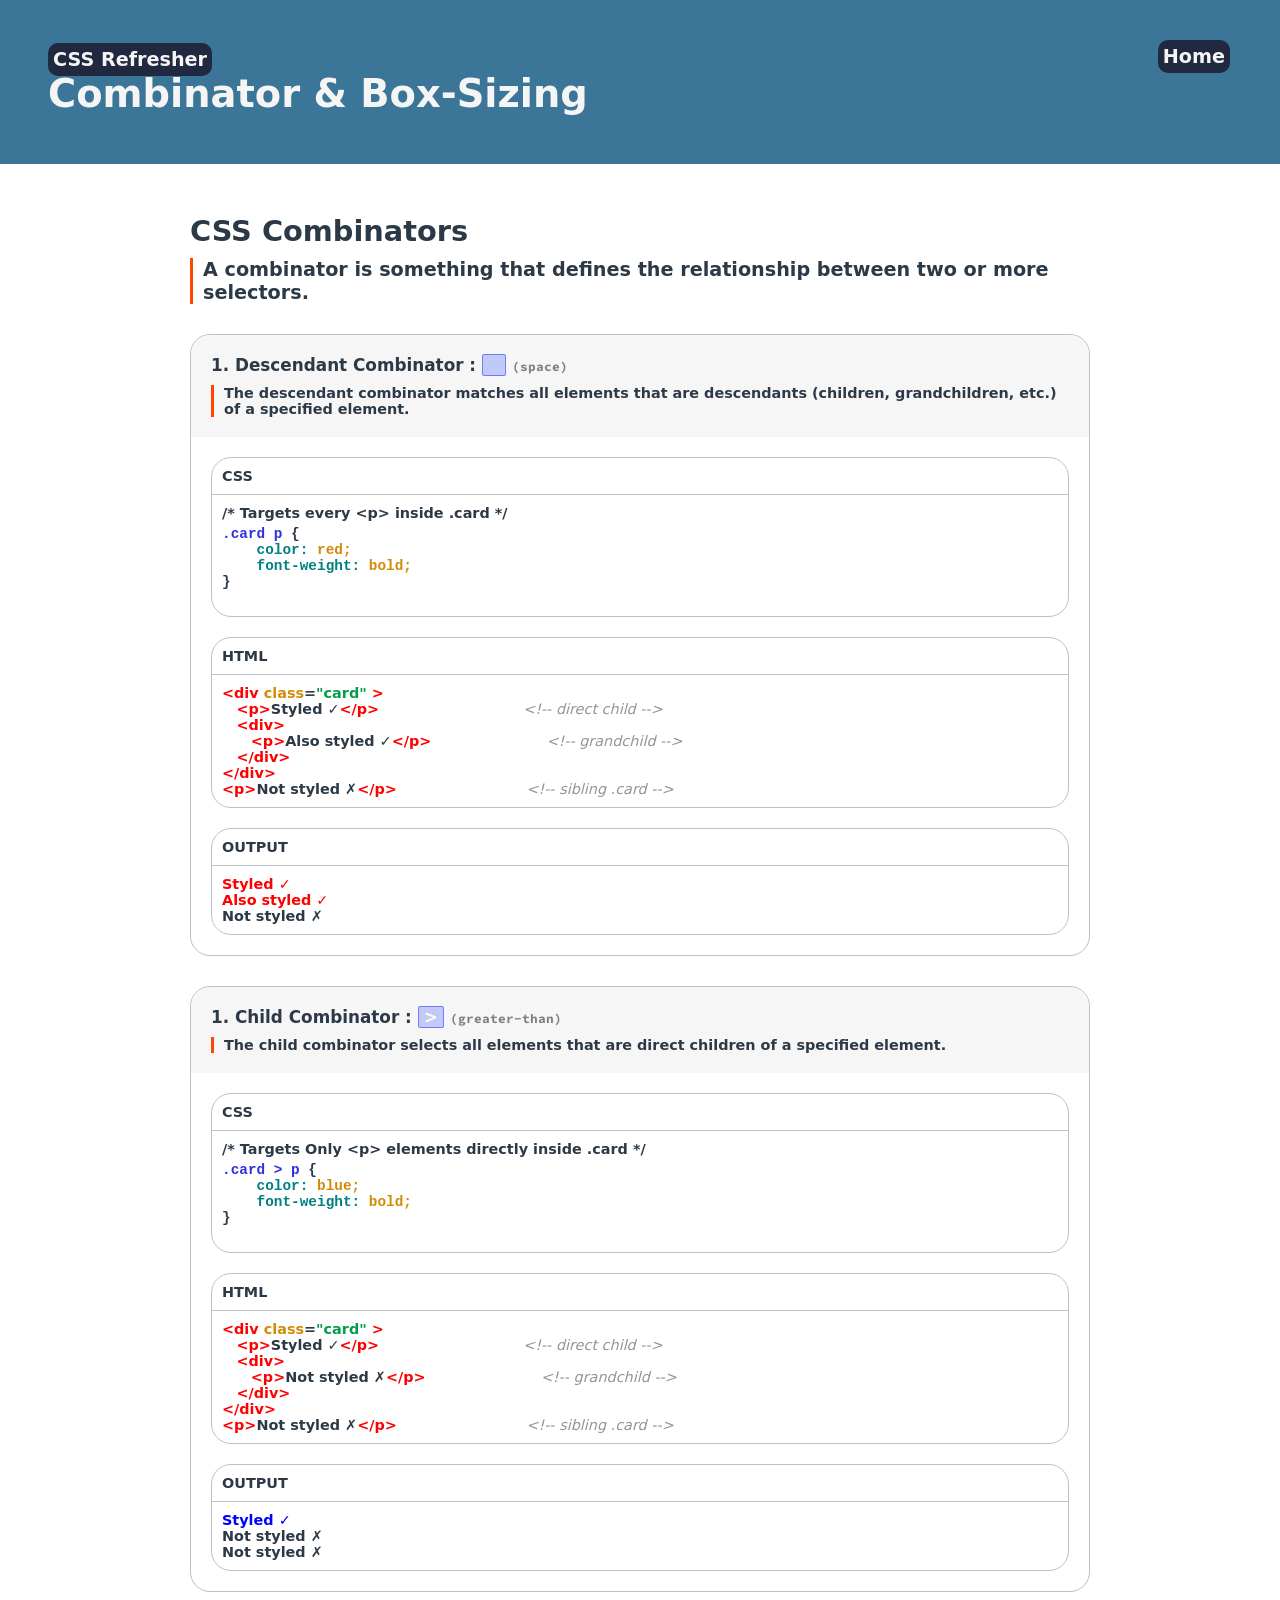
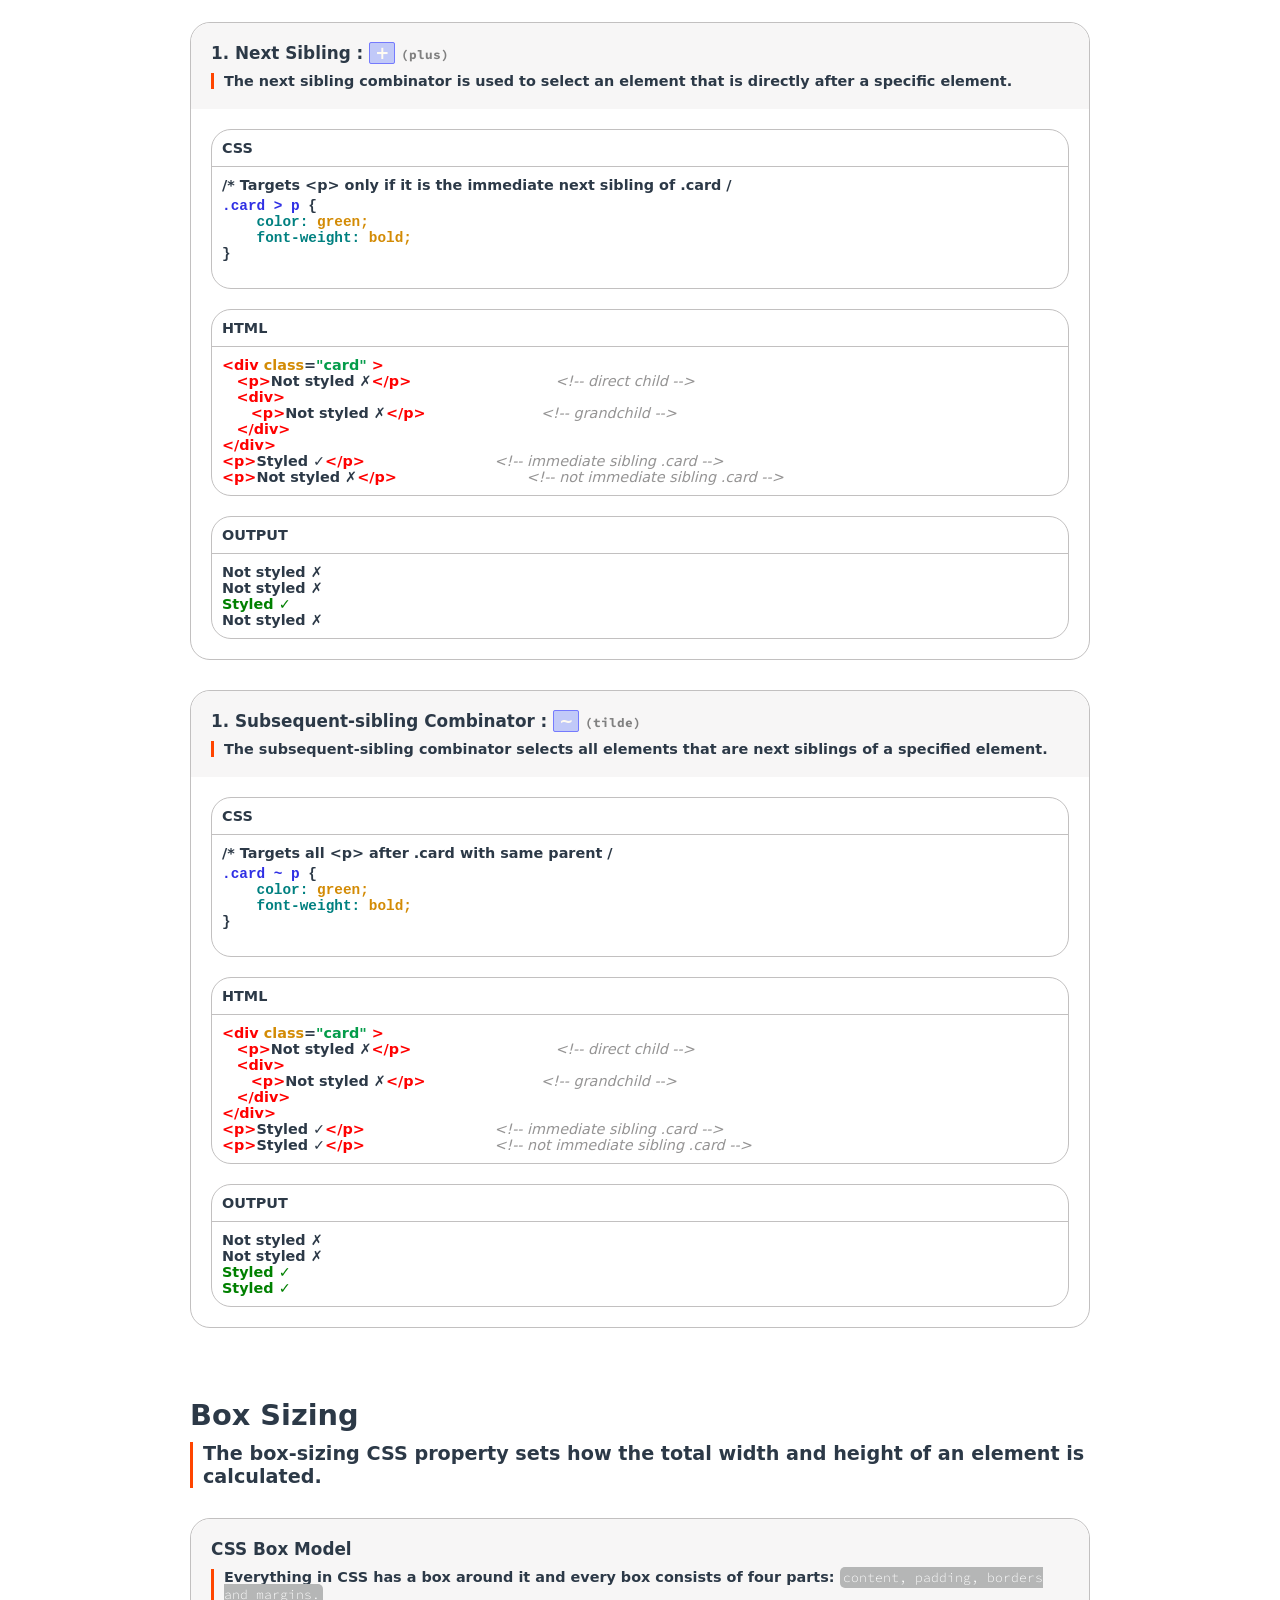
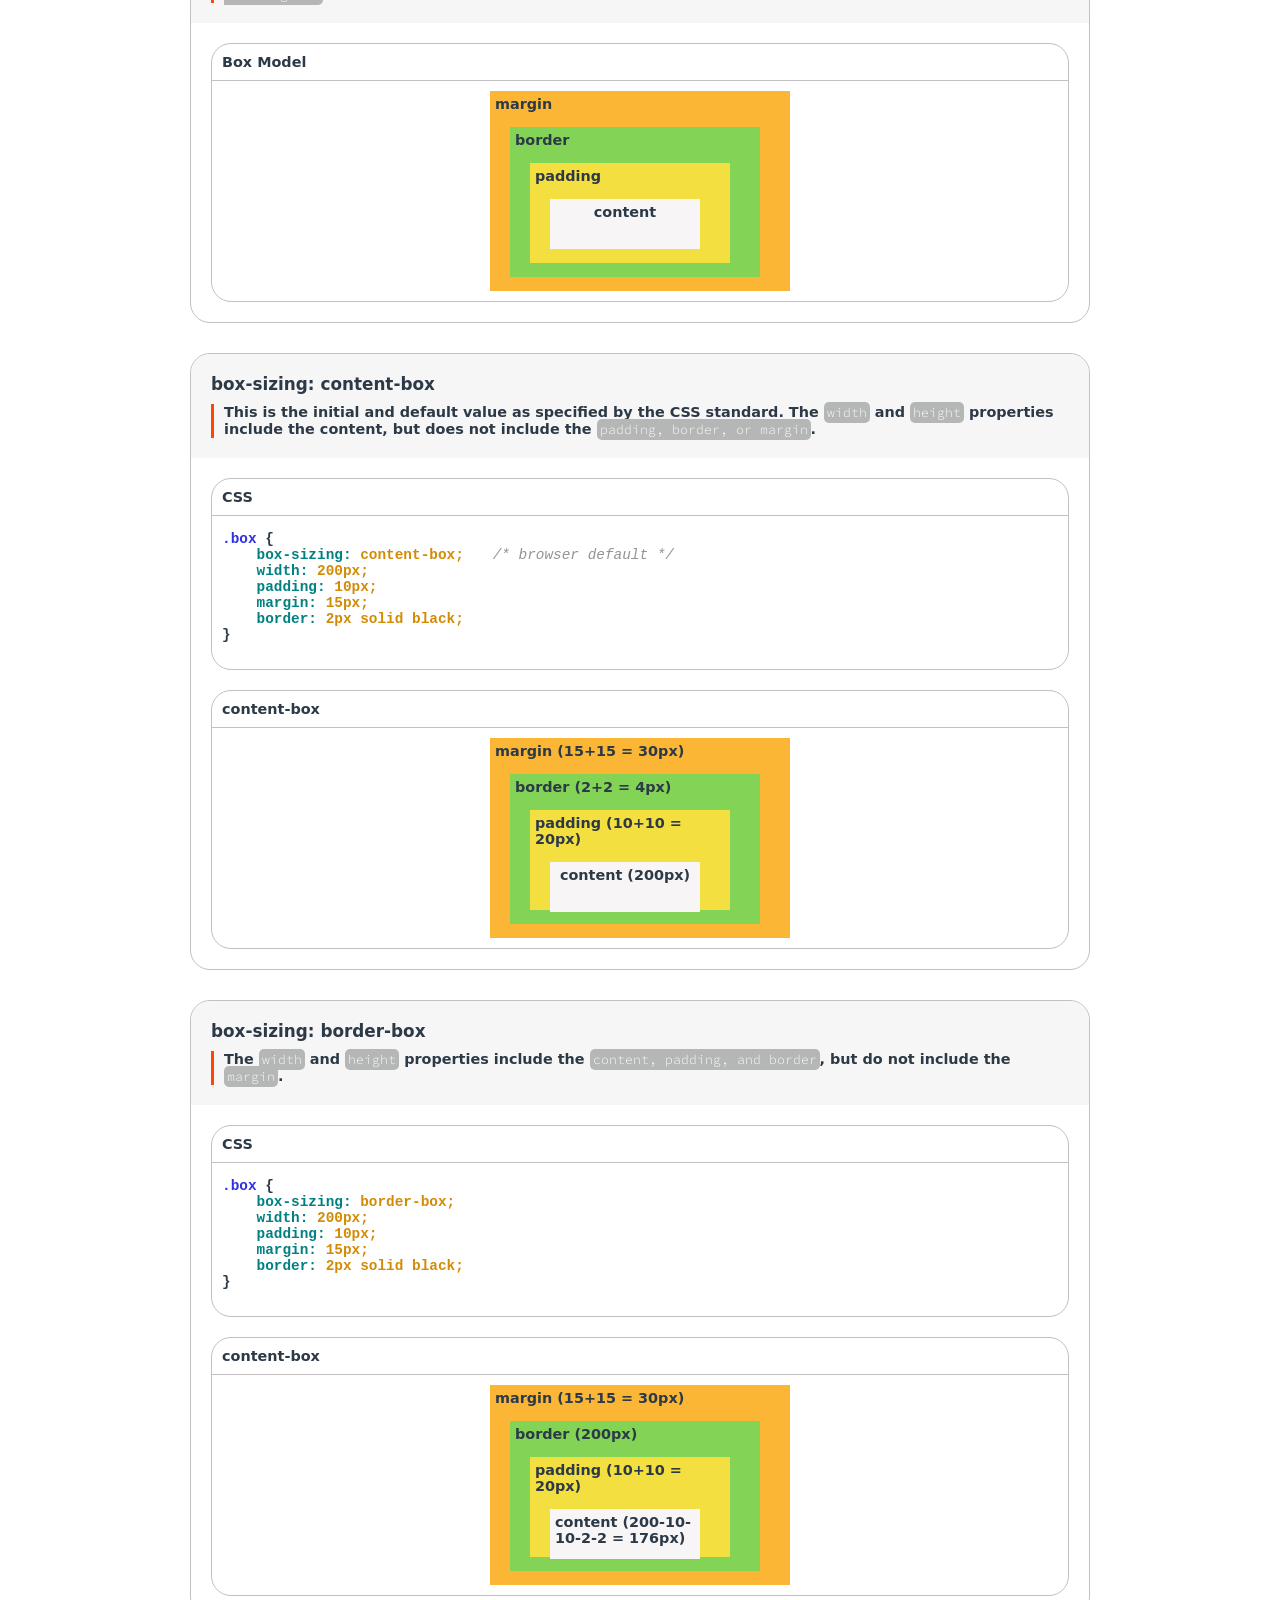
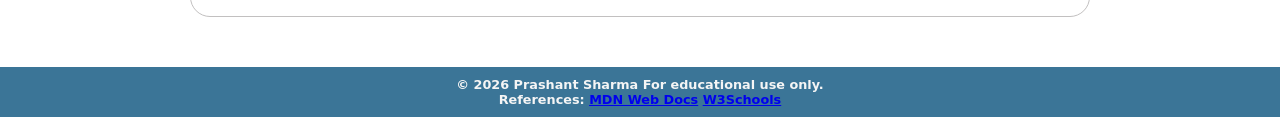
==== Combinator_BoxSizing/cbs_index.html @ f28493ca "Course Repostarter code" ====
<!DOCTYPE html>
<html lang="en">
<head>
    <meta charset="UTF-8">
    <meta name="viewport" content="width=device-width, initial-scale=1.0">
    <title>CSS-Refresher</title>
    <link rel="preconnect" href="https://fonts.googleapis.com">
    <link rel="preconnect" href="https://fonts.gstatic.com" crossorigin>
    <link href="https://fonts.googleapis.com/css2?family=Source+Code+Pro:ital,wght@0,200..900;1,200..900&display=swap" rel="stylesheet">
    <link rel="stylesheet" href="css/cbs_styles.css">
</head>
<body>
    <header>
        <div>
            <p><span class="badge">CSS Refresher</span></p>
        </div>
        <h1>Combinator &#38; Box-Sizing</h1>
    </header>

    <div>
        <p id="home-btn" class="badge"><a href="../index.html">Home</a></p>
    </div>

    <main>

        <!-- CSS Combinators -->
        <section>
            <div class="section-title">
                <h2>CSS Combinators</h2>
                <p class="define">
                    A combinator is something that defines the relationship between two or more selectors.
                </p>
            </div>

            <!-- Decendant Combinator -->
            <article class="content">
                <div class="article-title">
                    <h3>1. Descendant Combinator : <span class="symbol">&nbsp;&nbsp;</span> <span class="symbol-name">(space)</span></h3>
                    <p class="define">The descendant combinator matches all elements that are descendants (children, grandchildren, etc.) of a specified element.</p>
                </div>
                
                <div class="example">
                    <p class="example-title">
                        CSS
                    </p>
                    <div class="example-code">
                        <p>/* Targets every &lt;p&gt; inside .card */</p>
                        <pre>
<span class="selector">.card p </span>{
    <span class="prop">color:</span> <span class="val">red;</span>
    <span class="prop">font-weight:</span> <span class="val">bold;</span>
}
                        </pre>
                        

                    </div>
                </div>

                <div class="example">
                    <p class="example-title">
                        HTML
                    </p>
                    <div class="example-code">                        
                        </pre><p><span class="element">&lt;div</span> <span class="cl">class</span>=<span class="cl-val">"card"</span> <span class="element">&gt;</span></p>
                        <p>&emsp;<span class="element">&lt;p&gt;</span>Styled  ✓<span class="element">&lt;/p&gt;</span>&emsp;&emsp;&emsp;&emsp;&emsp;&emsp;&emsp;&emsp;&emsp;&emsp;<span class="cmt">&lt;!-- direct child --&gt;</span></p>
                        <p>&emsp;<span class="element">&lt;div&gt;</span></p>
                        <p>&emsp;&emsp;<span class="element">&lt;p&gt;</span>Also styled ✓<span class="element">&lt;/p&gt;</span>&emsp;&emsp;&emsp;&emsp;&emsp;&emsp;&emsp;&emsp;<span class="cmt">&lt;!-- grandchild --&gt;</span></p>
                        <p>&emsp;<span class="element">&lt;/div&gt;</span></p>
                        <p><span class="element">&lt;/div&gt;</span></p>
                        <span class="element">&lt;p&gt;</span>Not styled ✗<span class="element">&lt;/p&gt;</span>&emsp;&emsp;&emsp;&emsp;&emsp;&emsp;&emsp;&emsp;&emsp;<span class="cmt">&lt;!-- sibling .card --&gt;</span>
                        </pre>
                    </div>
                </div>

                <div class="example output">
                    <p class="example-title">
                        OUTPUT
                    </p>
                    <div class="example-code">                        
                        <p style="color: red; font-weight: bold;">Styled  ✓</p>
                        <p style="color: red; font-weight: bold;">Also styled ✓</p>
                        <p>Not styled ✗</p>
                    </div>
                </div>
            </article>
            
            <!-- Child Combinator -->
            <article class="content">
                <div class="article-title">
                    <h3>1. Child Combinator : <span class="symbol">&gt;</span> <span class="symbol-name">(greater-than)</span></h3>
                    <p class="define">The child combinator selects all elements that are direct children of a specified element.</p>
                </div>
                
                <div class="example">
                    <p class="example-title">
                        CSS
                    </p>
                    <div class="example-code">
                        <p>/* Targets Only &lt;p&gt; elements directly inside .card */</p>
                        <pre>
<span class="selector">.card &gt; p</span> {
    <span class="prop">color:</span> <span class="val">blue;</span>
    <span class="prop">font-weight:</span> <span class="val">bold;</span>
}
                        </pre>
                        

                    </div>
                </div>

                <div class="example">
                    <p class="example-title">
                        HTML
                    </p>
                    <div class="example-code">                        
                        </pre><p><span class="element">&lt;div</span> <span class="cl">class</span>=<span class="cl-val">"card"</span> <span class="element">&gt;</span></p>
                        <p>&emsp;<span class="element">&lt;p&gt;</span>Styled  ✓<span class="element">&lt;/p&gt;</span>&emsp;&emsp;&emsp;&emsp;&emsp;&emsp;&emsp;&emsp;&emsp;&emsp;<span class="cmt">&lt;!-- direct child --&gt;</span></p>
                        <p>&emsp;<span class="element">&lt;div&gt;</span></p>
                        
                        <p>&emsp;&emsp;<span class="element">&lt;p&gt;</span>Not styled ✗<span class="element">&lt;/p&gt;</span>&emsp;&emsp;&emsp;&emsp;&emsp;&emsp;&emsp;&emsp;<span class="cmt">&lt;!-- grandchild --&gt;</span></p>
                        <p>&emsp;<span class="element">&lt;/div&gt;</span></p>
                        <p><span class="element">&lt;/div&gt;</span></p>
                        <span class="element">&lt;p&gt;</span>Not styled ✗<span class="element">&lt;/p&gt;</span>&emsp;&emsp;&emsp;&emsp;&emsp;&emsp;&emsp;&emsp;&emsp;<span class="cmt">&lt;!-- sibling .card --&gt;</span>
                        </pre>
                    </div>
                </div>

                <div class="example output">
                    <p class="example-title">
                        OUTPUT
                    </p>
                    <div class="example-code">                        
                        <p style="color: blue; font-weight: bold;">Styled  ✓</p>
                        <p>Not styled ✗</p>
                        <p>Not styled ✗</p>
                    </div>
                </div>
            </article>


            <!-- Next Sibling -->
            <article class="content">
                <div class="article-title">
                    <h3>1. Next Sibling : <span class="symbol">&#43;</span> <span class="symbol-name">(plus)</span></h3>
                    <p class="define">The next sibling combinator is used to select an element that is directly after a specific element.</p>
                </div>
                
                <div class="example">
                    <p class="example-title">
                        CSS
                    </p>
                    <div class="example-code">
                        <p>/* Targets &lt;p&gt; only if it is the immediate next sibling of .card /</p>
                        
                        <pre>
<span class="selector">.card &gt; p</span> {
    <span class="prop">color:</span> <span class="val">green;</span>
    <span class="prop">font-weight:</span> <span class="val">bold;</span>
}
                        </pre>
                        

                    </div>
                </div>

                <div class="example">
                    <p class="example-title">
                        HTML
                    </p>
                    <div class="example-code">                        
                        </pre><p><span class="element">&lt;div</span> <span class="cl">class</span>=<span class="cl-val">"card"</span> <span class="element">&gt;</span></p>
                        <p>&emsp;<span class="element">&lt;p&gt;</span>Not styled ✗<span class="element">&lt;/p&gt;</span>&emsp;&emsp;&emsp;&emsp;&emsp;&emsp;&emsp;&emsp;&emsp;&emsp;<span class="cmt">&lt;!-- direct child --&gt;</span></p>
                        <p>&emsp;<span class="element">&lt;div&gt;</span></p>
                        
                        <p>&emsp;&emsp;<span class="element">&lt;p&gt;</span>Not styled ✗<span class="element">&lt;/p&gt;</span>&emsp;&emsp;&emsp;&emsp;&emsp;&emsp;&emsp;&emsp;<span class="cmt">&lt;!-- grandchild --&gt;</span></p>
                        <p>&emsp;<span class="element">&lt;/div&gt;</span></p>
                        <p><span class="element">&lt;/div&gt;</span></p>
                        <p><span class="element">&lt;p&gt;</span>Styled  ✓<span class="element">&lt;/p&gt;</span>&emsp;&emsp;&emsp;&emsp;&emsp;&emsp;&emsp;&emsp;&emsp;<span class="cmt">&lt;!-- immediate sibling .card --&gt;</span></p>
                        <p><span class="element">&lt;p&gt;</span>Not styled ✗<span class="element">&lt;/p&gt;</span>&emsp;&emsp;&emsp;&emsp;&emsp;&emsp;&emsp;&emsp;&emsp;<span class="cmt">&lt;!-- not immediate sibling .card --&gt;</span></p>
                        </pre>
                    </div>
                </div>

                <div class="example output">
                    <p class="example-title">
                        OUTPUT
                    </p>
                    <div class="example-code">                        
                        <p>Not styled ✗</p>
                        <p>Not styled ✗</p>
                        <p style="color: green; font-weight: bold;">Styled  ✓</p>
                        <p>Not styled ✗</p>
                    </div>
                </div>
            </article>


            <!-- Subsequent Sibling -->
            <article class="content">
                <div class="article-title">
                    <h3>1. Subsequent-sibling Combinator : <span class="symbol">&#126;</span> <span class="symbol-name">(tilde)</span></h3>
                    <p class="define">The subsequent-sibling combinator selects all elements that are next siblings of a specified element.</p>
                </div>
                
                <div class="example">
                    <p class="example-title">
                        CSS
                    </p>
                    <div class="example-code">
                        <p>/* Targets all &lt;p&gt; after .card with same parent /</p>
                        
                        <pre>
<span class="selector">.card &#126; p</span> {
    <span class="prop">color:</span> <span class="val">green;</span>
    <span class="prop">font-weight:</span> <span class="val">bold;</span>
}
                        </pre>
                        

                    </div>
                </div>

                <div class="example">
                    <p class="example-title">
                        HTML
                    </p>
                    <div class="example-code">                        
                        </pre><p><span class="element">&lt;div</span> <span class="cl">class</span>=<span class="cl-val">"card"</span> <span class="element">&gt;</span></p>
                        <p>&emsp;<span class="element">&lt;p&gt;</span>Not styled ✗<span class="element">&lt;/p&gt;</span>&emsp;&emsp;&emsp;&emsp;&emsp;&emsp;&emsp;&emsp;&emsp;&emsp;<span class="cmt">&lt;!-- direct child --&gt;</span></p>
                        <p>&emsp;<span class="element">&lt;div&gt;</span></p>
                        
                        <p>&emsp;&emsp;<span class="element">&lt;p&gt;</span>Not styled ✗<span class="element">&lt;/p&gt;</span>&emsp;&emsp;&emsp;&emsp;&emsp;&emsp;&emsp;&emsp;<span class="cmt">&lt;!-- grandchild --&gt;</span></p>
                        <p>&emsp;<span class="element">&lt;/div&gt;</span></p>
                        <p><span class="element">&lt;/div&gt;</span></p>
                        <p><span class="element">&lt;p&gt;</span>Styled  ✓<span class="element">&lt;/p&gt;</span>&emsp;&emsp;&emsp;&emsp;&emsp;&emsp;&emsp;&emsp;&emsp;<span class="cmt">&lt;!-- immediate sibling .card --&gt;</span></p>
                        <p><span class="element">&lt;p&gt;</span>Styled  ✓<span class="element">&lt;/p&gt;</span>&emsp;&emsp;&emsp;&emsp;&emsp;&emsp;&emsp;&emsp;&emsp;<span class="cmt">&lt;!-- not immediate sibling .card --&gt;</span></p>
                        </pre>
                    </div>
                </div>

                <div class="example output">
                    <p class="example-title">
                        OUTPUT
                    </p>
                    <div class="example-code">                        
                        <p>Not styled ✗</p>
                        <p>Not styled ✗</p>
                        <p style="color: green; font-weight: bold;">Styled  ✓</p>
                        <p style="color: green; font-weight: bold;">Styled  ✓</p>
                    </div>
                </div>
            </article>
        </section>

        <!-- Box Sizing -->
         <section>
            <div class="section-title">
                <h2>Box Sizing</h2>
                <p class="define">
                    The box-sizing CSS property sets how the total width and height of an element is calculated.
                </p>
            </div>

            <!-- Box Model -->
            <article class="content">
                <div class="article-title">
                    <h3>CSS Box Model</h3>
                    <p class="define">Everything in CSS has a box around it and every box consists of four parts: <span class="code">content, padding, borders and margins.</span></p>
                </div>

                <div class="example">
                    <p class="example-title">
                        Box Model
                    </p>
                    <div class="example-code">
                        <div style="width: fit-content; margin: auto;">
                            <div style="background-color: rgb(251, 182, 54); width: 300px; height: 200px; padding: 5px ;z-index: 0;">
                                <p>margin</p>
                                <div style="background-color: rgb(130, 211, 86); width: 250px; padding: 5px; height: 150px; margin: 15px; z-index: 10">
                                    <p>border</p>
                                    <div style="background-color: rgb(244, 223, 65); width: 200px; padding: 5px; height: 100px; margin: 15px; z-index: 20">
                                        <p>padding</p>
                                        <div style="background-color: rgb(247, 245, 245); width: 150px; padding: 5px; height: 50px; margin: 15px; z-index: 30">
                                            <p style="width: fit-content; margin: auto;">content</p>
                                        </div>
                                    </div>
                                </div>
                            </div>
                        </div>
                        
                    </div>
                </div>
            </article>


            <!-- Box Sizing: Content Box -->
            <article class="content">
                <div class="article-title">
                    <h3>box-sizing: content-box</h3>
                    <p class="define">This is the initial and default value as specified by the CSS standard. The <span class="code">width</span> and <span class="code">height</span> properties include the content, but does not include the <span class="code">padding, border, or margin</span>.</span></p>
                </div>

                <div class="example">
                    <p class="example-title">
                        CSS
                    </p>
                    <div class="example-code">
                        <pre>
<span class="selector">.box</span> {
    <span class="prop">box-sizing:</span> <span class="val">content-box;</span>&emsp;&emsp;<span class="cmt">/* browser default */</span>
    <span class="prop">width:</span> <span class="val">200px;</span>
    <span class="prop">padding:</span> <span class="val">10px;</span>
    <span class="prop">margin:</span> <span class="val">15px;</span>
    <span class="prop">border:</span> <span class="val">2px solid black;</span>
}
                        </pre>
                        

                    </div>
                </div>

                <div class="example">
                    <p class="example-title">
                        content-box
                    </p>
                    <div class="example-code">
                        <div style="width: fit-content; margin: auto;">
                            <div style="background-color: rgb(251, 182, 54); width: 300px; height: 200px; padding: 5px ;z-index: 0;">
                                <p>margin (15+15 = 30px)</p>
                                <div style="background-color: rgb(130, 211, 86); width: 250px; padding: 5px; height: 150px; margin: 15px; z-index: 10">
                                    <p>border (2+2 = 4px)</p>
                                    <div style="background-color: rgb(244, 223, 65); width: 200px; padding: 5px; height: 100px; margin: 15px; z-index: 20">
                                        <p>padding (10+10 = 20px)</p>
                                        <div style="background-color: rgb(247, 245, 245); width: 150px; padding: 5px; height: 50px; margin: 15px; z-index: 30">
                                            <p style="width: fit-content; margin: auto;">content (200px)</span></p>
                                        </div>
                                    </div>
                                </div>
                            </div>
                        </div>
                        
                    </div>
                </div>
            </article>


            <!-- Box Sizing: Border Box -->
            <article class="content">
                <div class="article-title">
                    <h3>box-sizing: border-box</h3>
                    <p class="define">The <span class="code">width</span> and <span class="code">height</span> properties include the <span class="code">content, padding, and border</span>, but do not include the <span class="code">margin</span>.</p>
                </div>

                <div class="example">
                    <p class="example-title">
                        CSS
                    </p>
                    <div class="example-code">
                        <pre>
<span class="selector">.box</span> {
    <span class="prop">box-sizing:</span> <span class="val">border-box;</span></span>
    <span class="prop">width:</span> <span class="val">200px;</span>
    <span class="prop">padding:</span> <span class="val">10px;</span>
    <span class="prop">margin:</span> <span class="val">15px;</span>
    <span class="prop">border:</span> <span class="val">2px solid black;</span>
}
                        </pre>
                        

                    </div>
                </div>
                
                <div class="example">
                    <p class="example-title">
                        content-box
                    </p>
                    <div class="example-code">
                        <div style="width: fit-content; margin: auto;">
                            <div style="background-color: rgb(251, 182, 54); width: 300px; height: 200px; padding: 5px ;z-index: 0;">
                                <p>margin (15+15 = 30px)</p>
                                <div style="background-color: rgb(130, 211, 86); width: 250px; padding: 5px; height: 150px; margin: 15px; z-index: 10">
                                    <p>border (200px)</p>
                                    <div style="background-color: rgb(244, 223, 65); width: 200px; padding: 5px; height: 100px; margin: 15px; z-index: 20">
                                        <p>padding (10+10 = 20px)</p>
                                        <div style="background-color: rgb(247, 245, 245); width: 150px; padding: 5px; height: 50px; margin: 15px; z-index: 30">
                                            <p style="width: fit-content; margin: auto;">content (200-10-10-2-2 = 176px)</span></p>
                                        </div>
                                    </div>
                                </div>
                            </div>
                        </div>
                        
                    </div>
                </div>
            </article>
         </section>
    </main>

    <footer>
        <p>&copy; 2026 Prashant Sharma For educational use only.</p>
        <nav class="footer-links">
            <span>References:</span>
            <a href="https://developer.mozilla.org" target="_blank" rel="noopener">MDN Web Docs</a>
            <a href="https://www.w3schools.com" target="_blank" rel="noopener">W3Schools</a>
        </nav>
    </footer>
</body>
</html>
---- Combinator_BoxSizing/css/cbs_styles.css ----
:root {
    --bg: #FFF;
    --dark-txt: #2C3947;
    --dark-bg: #3B7597;
    --light-txt: #F5F5F5;
    --border: #202940;
    --symbol-bg: #c1c9f8;
    --symbol-border: #6368ffce;
    --symbol: #FFFBF1;
    --code-font: "Source Code Pro", monospace;
    --art-border: #c2c0c0;
}

/* Reset default styling */

 *, *::before, *::after { 
    box-sizing: border-box; 
    margin: 0; 
    padding: 0; 
}

body {
    background-color: var(--bg);
    color: var(--dark-txt);
    font-family: system-ui, -apple-system, BlinkMacSystemFont, 'Segoe UI', Roboto, Oxygen, Ubuntu, Cantarell, 'Open Sans', 'Helvetica Neue', sans-serif;
    font-weight: 600;
    font-size: 1.2rem;
}

header {
    padding: 3rem;
    background-color: var(--dark-bg);
    color: var(--light-txt)
}

.badge {
    background-color: #202940;
    color: var(--light-txt);
    padding: 5px;
    border-radius: 10px;
}

p#home-btn {
    background-color: #202940;
    color: var(--light-txt);
    padding: 5px;
    border-radius: 10px;
    position: absolute;
    width: fit-content;
    top: 40px;
    right: 50px;
}

p#home-btn a {
    color: var(--light-txt);
    text-decoration: none;
}


main {
    max-width: 960px;
    margin: 0 auto; 
}

section {
    padding: 20px;
    margin: 30px 10px;
    /* border: 1px solid var(--border);
    border-radius: 20px; */
}

.define {
    border-left: 0.2rem solid orangered;
    padding-left: 10px;
    margin-top: 10px
}

.symbol {
    background-color: var(--symbol-bg);
    border: 1px solid var(--symbol-border);
    padding: 0 5px;
    border-radius: 2px;
    color: var(--symbol)
}

.symbol-name {
    font-size: 0.8rem;
    color: grey;
    font-family: var(--code-font);
}

article {
    /* padding: 10px 15px; */
    border: 1px solid var(--art-border);
    margin-top: 30px;
    border-radius: 20px;
    font-size: 0.9rem;
}

pre {
    margin-top: 5px
}

.article-title {
    background-color: #f7f6f6;
    padding: 20px;
    border-top-left-radius: 20px;
    border-top-right-radius: 20px;
}

.example {
    margin: 20px;
    border: 1px solid var(--art-border); 
    border-radius: 20px;
}

.example-title {
    border-bottom: 1px solid var(--art-border);
    padding: 10px
}

.example-code {
    padding: 10px
}

.selector {
    color: #2F2FE4
}

.prop {
    color: teal
}

.val {
    color: rgb(211, 139, 5)
}

.element {
    color: red
}

.cl {
    color: rgb(211, 139, 5)
}

.cl-val {
    color: rgb(4, 156, 74)
}

.cmt {
    color: rgb(149, 148, 148);
    font-style: italic;
    font-weight: 400;
}

.code {
    background-color: #b5b6b6;
    color: #fff;
    padding: 2px 3px;
    border-radius: 5px;
    font-family: var(--code-font);
    font-weight: 300;
    font-size: 0.9em;
}

footer {
    background-color: var(--dark-bg);
    color: var(--light-txt);
    font-size: 0.8rem;
    display: flex;
    justify-content: center;
    align-items: center;
    flex-direction: column;
    padding: 10px 0;
}
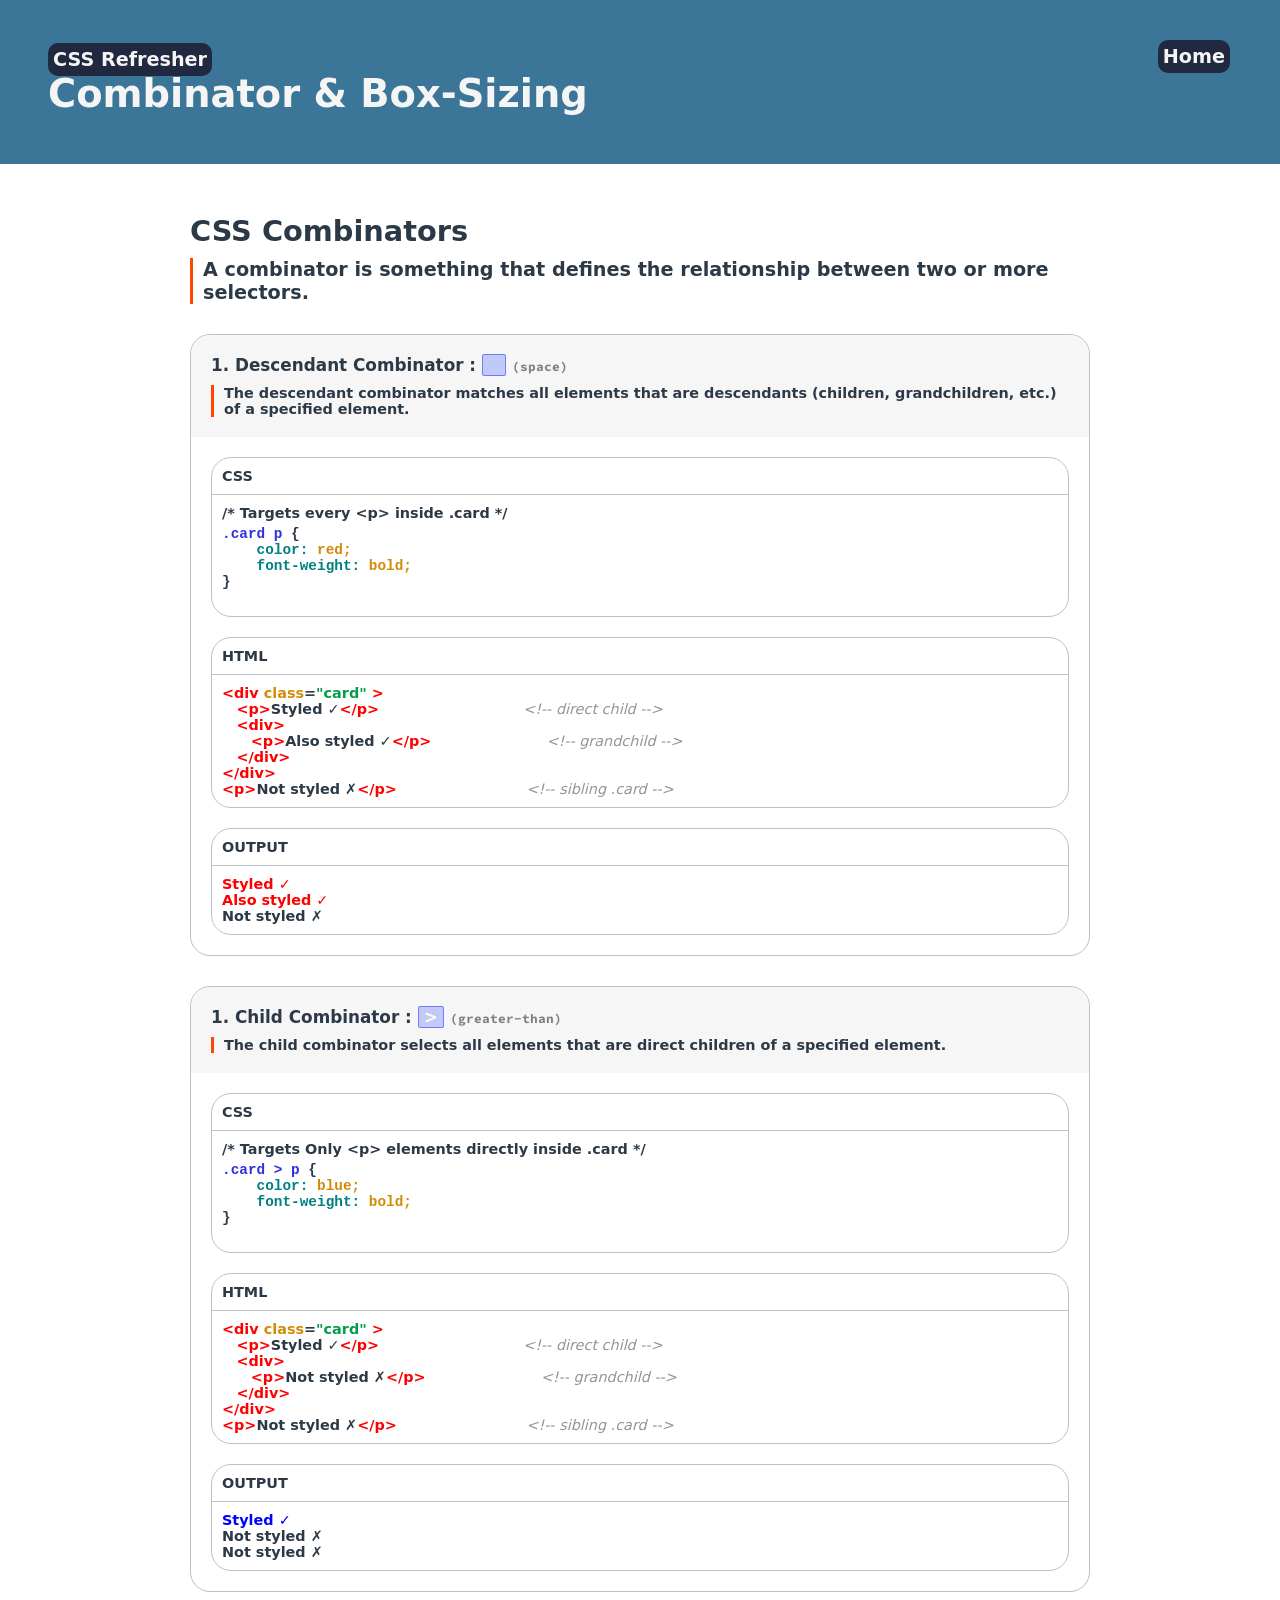
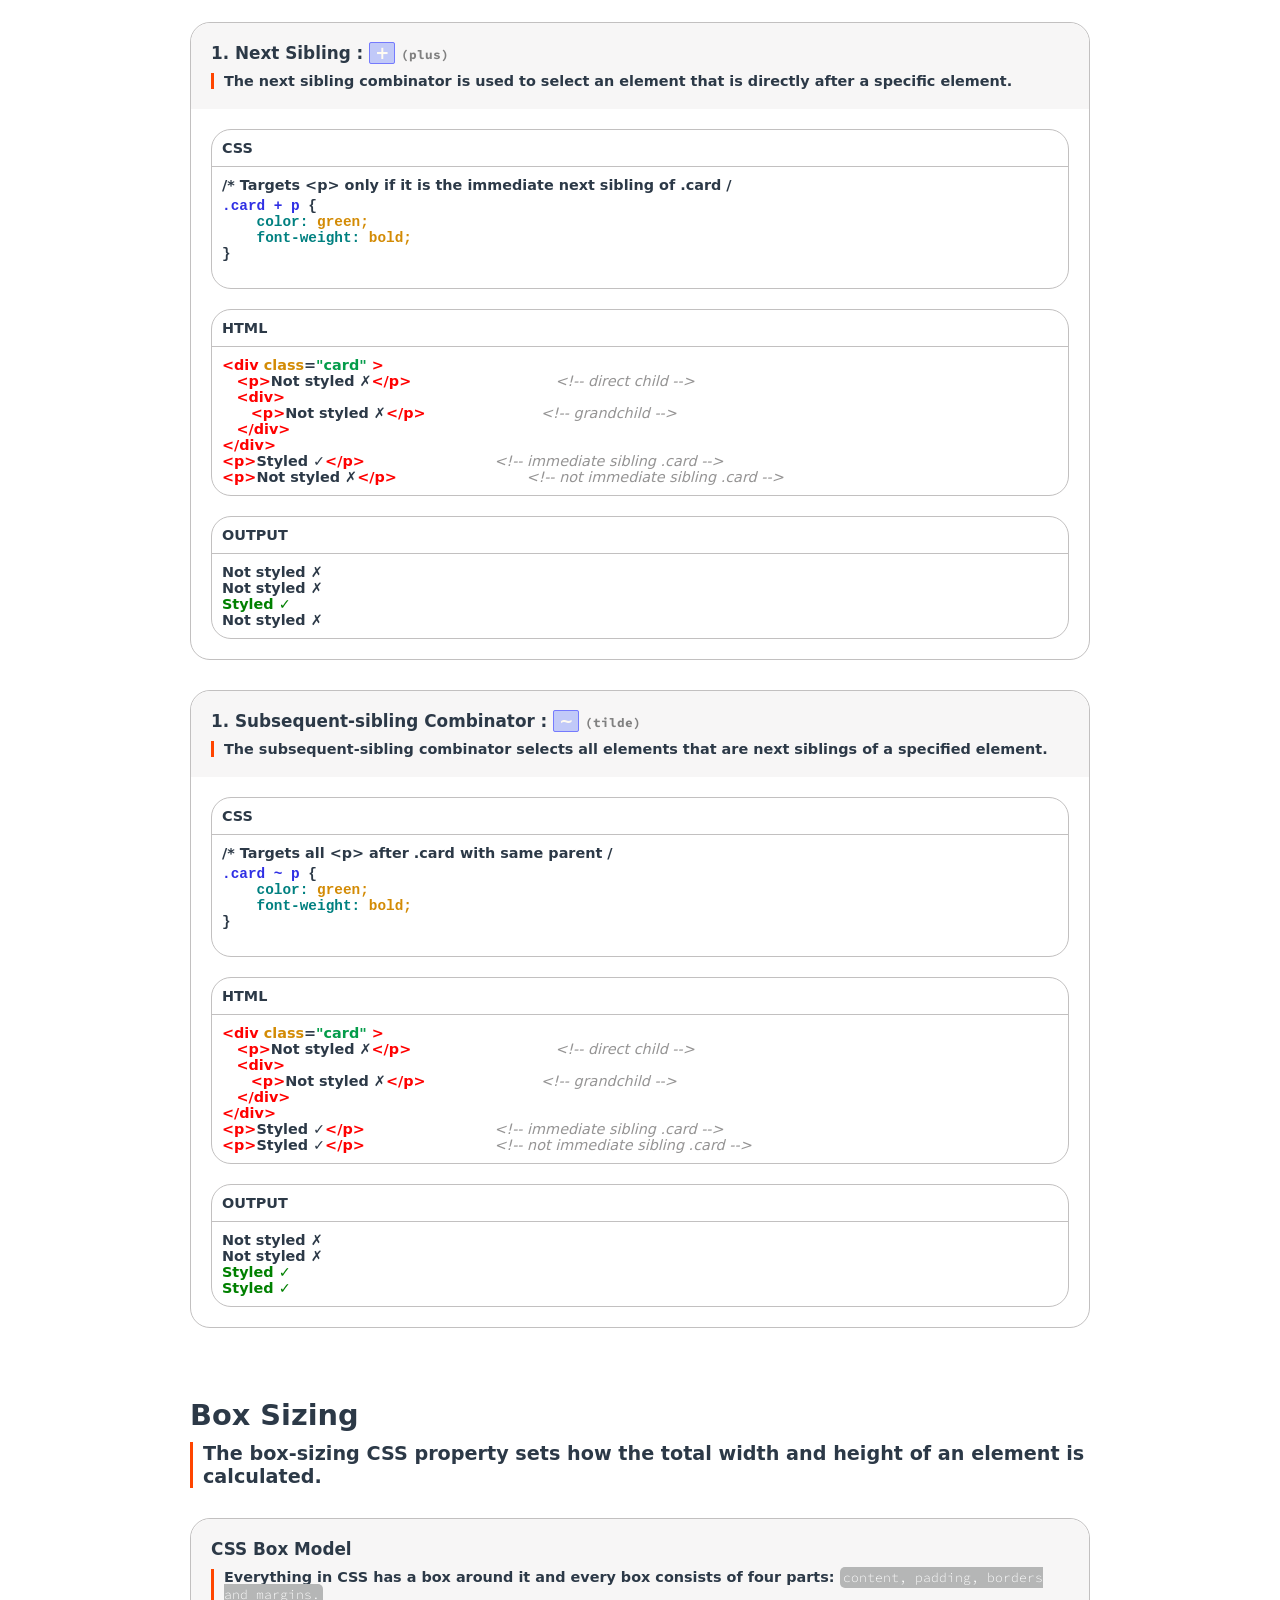
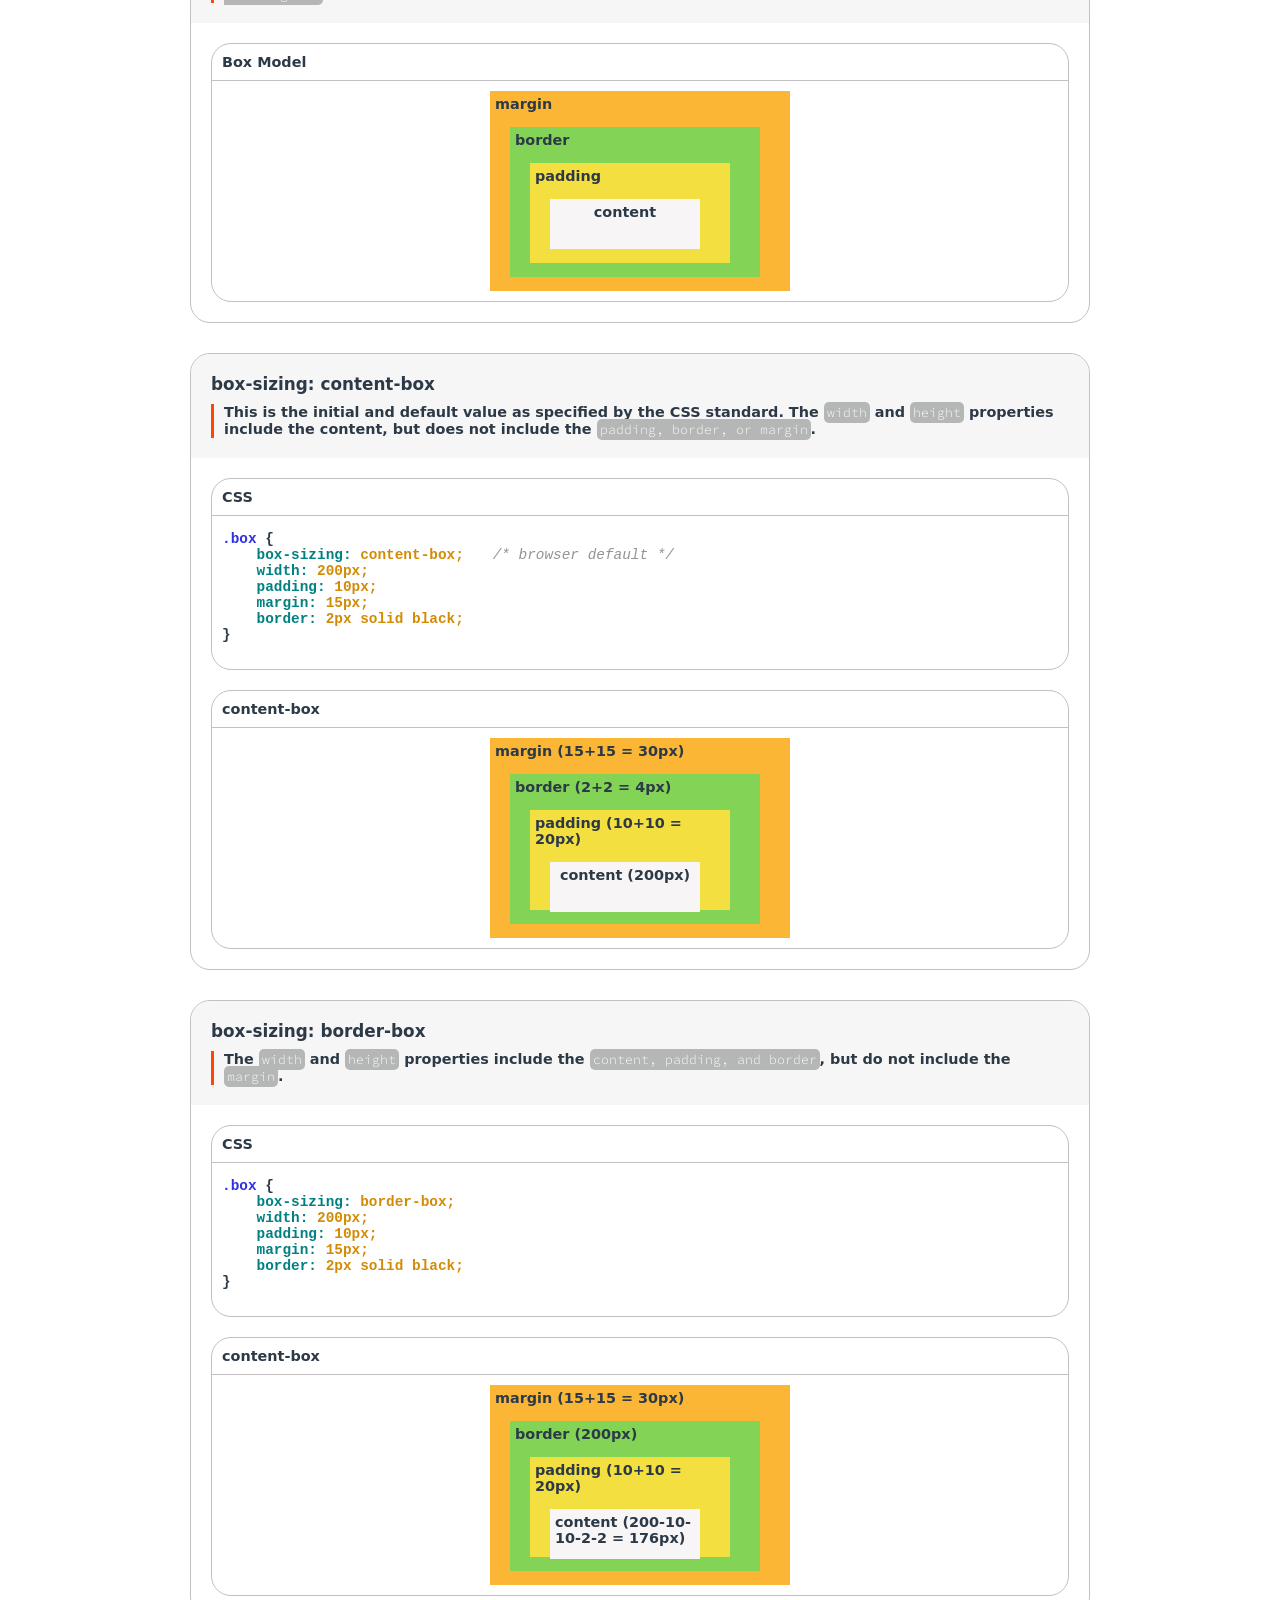
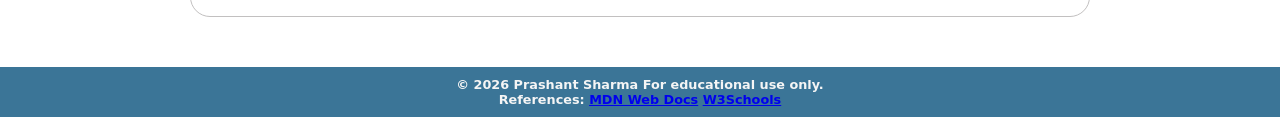
==== commit e5f16d85: "Fixed Next Sinbling combinator symbol" ====
--- a/Combinator_BoxSizing/cbs_index.html
+++ b/Combinator_BoxSizing/cbs_index.html
@@ -141,7 +141,7 @@
             <!-- Next Sibling -->
             <article class="content">
                 <div class="article-title">
-                    <h3>1. Next Sibling : <span class="symbol">&#43;</span> <span class="symbol-name">(plus)</span></h3>
+                    <h3>1. Next Sibling : <span class="symbol">+</span> <span class="symbol-name">(plus)</span></h3>
                     <p class="define">The next sibling combinator is used to select an element that is directly after a specific element.</p>
                 </div>
                 
@@ -153,7 +153,7 @@
                         <p>/* Targets &lt;p&gt; only if it is the immediate next sibling of .card /</p>
                         
                         <pre>
-<span class="selector">.card &gt; p</span> {
+<span class="selector">.card + p</span> {
     <span class="prop">color:</span> <span class="val">green;</span>
     <span class="prop">font-weight:</span> <span class="val">bold;</span>
 }
